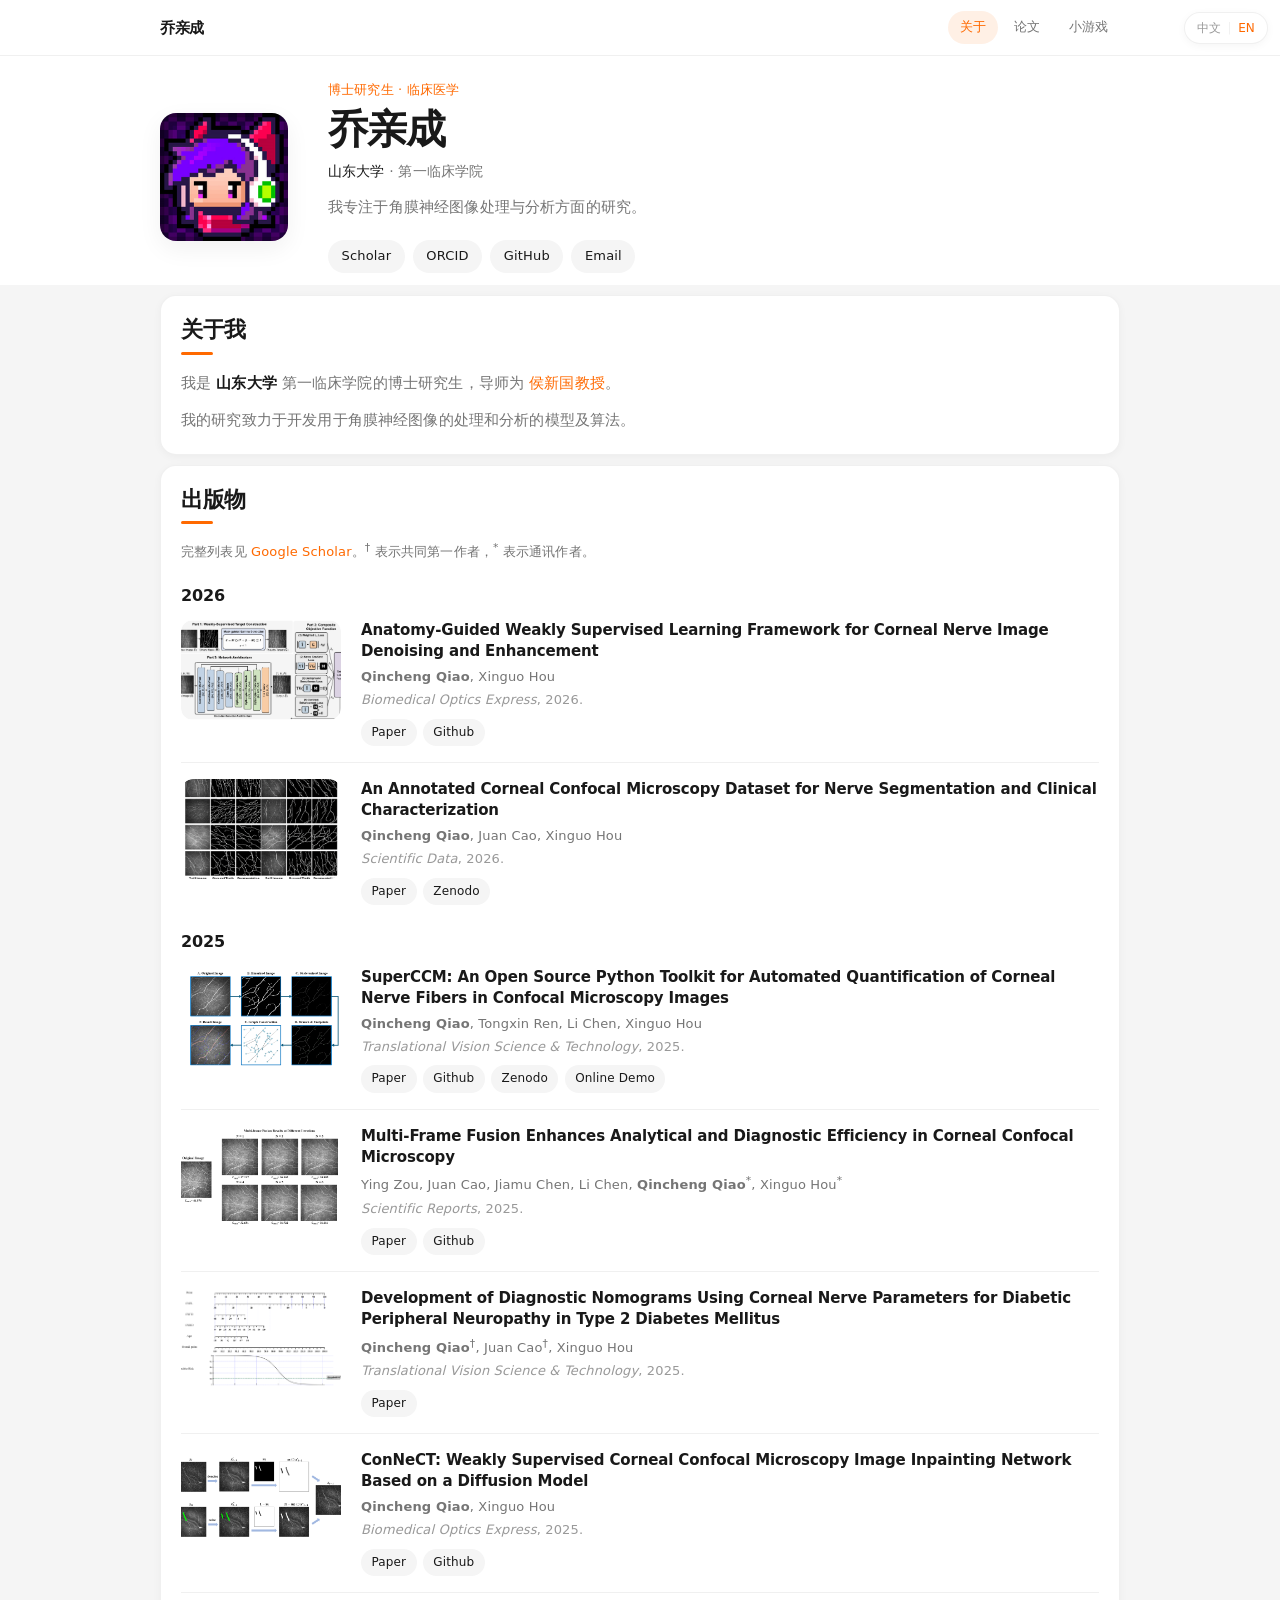
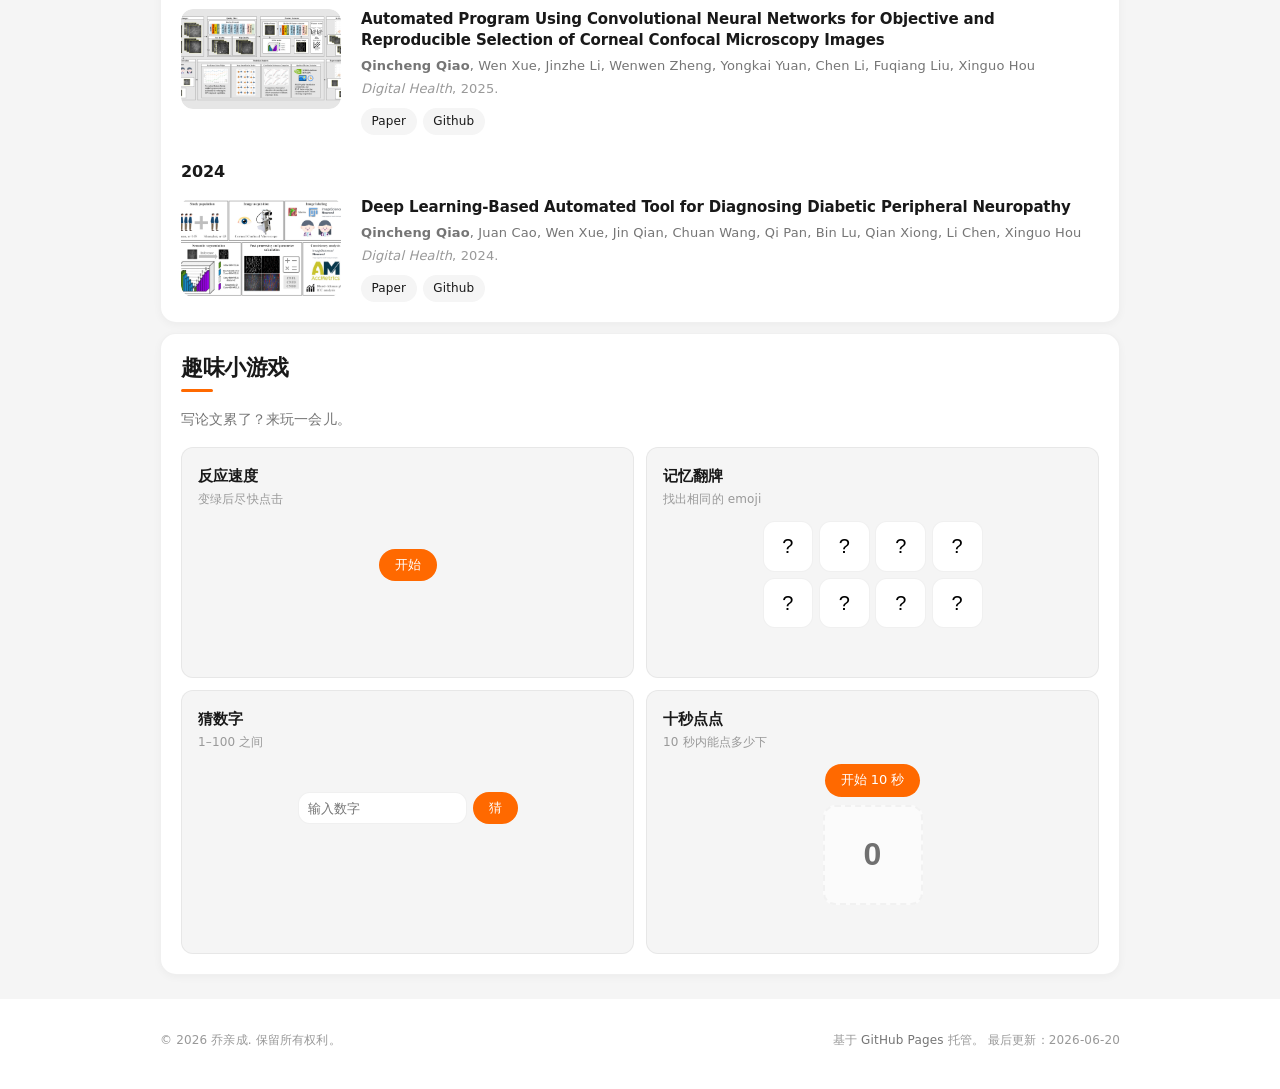
==== index.html @ abd721cc "20260620.1" ====
<!DOCTYPE html>
<html lang="zh-CN">
<head>
  <meta charset="UTF-8">
  <meta name="viewport" content="width=device-width, initial-scale=1.0">
  <meta name="description" content="乔亲成 — 角膜共焦显微镜图像处理与分析">
  <title>乔亲成 | 学术主页</title>
  <link rel="alternate" hreflang="en" href="en/">
  <link rel="stylesheet" href="assets/css/main.css">
</head>
<body>
  <a class="skip-link" href="#main">跳至正文</a>

  <div class="lang-switch-bar">
    <div class="lang-switch" aria-label="语言切换">
      <span class="lang-switch-current" aria-current="true">中文</span>
      <span class="lang-switch-sep" aria-hidden="true">|</span>
      <a class="lang-switch-link" href="en/" hreflang="en" rel="alternate">EN</a>
    </div>
  </div>
  <header class="site-header">
    <div class="container header-inner">
      <a class="logo" href="#">乔亲成</a>
      <button class="nav-toggle" aria-label="打开菜单" aria-expanded="false">
        <span></span>
        <span></span>
        <span></span>
      </button>
      <nav class="site-nav" aria-label="主导航">
        <ul>
          <li><a href="#about">关于</a></li>
          <li><a href="#publications">论文</a></li>
          <li><a href="#games">小游戏</a></li>
        </ul>
      </nav>
    </div>
  </header>

  <main id="main">
    <section class="hero">
      <div class="container hero-grid">
        <figure class="hero-photo">
          <img src="assets/images/profile.png" alt="乔亲成 个人照片" width="320" height="320">
        </figure>
        <div class="hero-content">
          <p class="hero-label">博士研究生 · 临床医学</p>
          <h1>乔亲成</h1>
          <p class="hero-affiliation">
            <a href="https://www.sdu.edu.cn/" target="_blank" rel="noopener">山东大学</a> · 第一临床学院
          </p>
          <p class="hero-bio">我专注于角膜神经图像处理与分析方面的研究。</p>
          <ul class="social-links" aria-label="学术社交链接">
            <li><a href="https://scholar.google.com/citations?user=WOAhGTUAAAAJ" target="_blank" rel="noopener" aria-label="Google Scholar">Scholar</a></li>
            <li><a href="https://orcid.org/0009-0009-7900-2984" target="_blank" rel="noopener" aria-label="ORCID">ORCID</a></li>
            <li><a href="https://github.com/SummerColdWind" target="_blank" rel="noopener" aria-label="GitHub">GitHub</a></li>
            <li><a href="mailto:jugking6688@gmail.com" aria-label="Email">Email</a></li>
          </ul>
        </div>
      </div>
    </section>

    <section id="about" class="section">
      <div class="container">
        <h2 class="section-title">关于我</h2>
        <div class="prose">
          <p>我是 <strong>山东大学</strong> 第一临床学院的博士研究生，导师为 <a href="https://www.qiluhospital.com/show-355-1262-1.html">侯新国教授</a>。</p>
          <p>我的研究致力于开发用于角膜神经图像的处理和分析的模型及算法。</p>
        </div>
      </div>
    </section>

    <section id="publications" class="section section-alt">
      <div class="container">
        <h2 class="section-title">出版物</h2>
        <p class="section-note">
          完整列表见 <a href="https://scholar.google.com/citations?user=WOAhGTUAAAAJ" target="_blank" rel="noopener">Google Scholar</a>。<sup>†</sup> 表示共同第一作者，<sup>*</sup> 表示通讯作者。
        </p>

        <h3 class="pub-year">2026</h3>
        <ol class="pub-list">
          <li class="pub-item pub-item--has-figure">
            <figure class="pub-figure">
              <a href="https://doi.org/10.1364/BOE.597323" target="_blank" rel="noopener"><img src="assets/images/pubs/2026.2.jpg" alt="Teaser figure for NerveBoost" loading="lazy" width="240" height="135"></a>
            </figure>
            <div class="pub-body">
            <p class="pub-title">
              <strong>Anatomy-Guided Weakly Supervised Learning Framework for Corneal Nerve Image Denoising and Enhancement</strong>
            </p>
            <p class="pub-authors">
              <strong>Qincheng Qiao</strong>, Xinguo Hou
            </p>
            <p class="pub-venue">
              <em>Biomedical Optics Express</em>, 2026.
            </p>
            <p class="pub-links">
              <a href="https://doi.org/10.1364/BOE.597323" target="_blank" rel="noopener">Paper</a>
              <a href="https://github.com/SummerColdWind/NerveBoost" target="_blank" rel="noopener">Github</a>
            </p>
            </div>
          </li>
          <li class="pub-item pub-item--has-figure">
            <figure class="pub-figure">
              <a href="https://doi.org/10.1038/s41597-026-07418-6" target="_blank" rel="noopener"><img src="assets/images/pubs/2026.1.PNG" alt="Teaser figure for CCM dataset paper" loading="lazy" width="240" height="135"></a>
            </figure>
            <div class="pub-body">
            <p class="pub-title">
              <strong>An Annotated Corneal Confocal Microscopy Dataset for Nerve Segmentation and Clinical Characterization</strong>
            </p>
            <p class="pub-authors">
              <strong>Qincheng Qiao</strong>, Juan Cao, Xinguo Hou
            </p>
            <p class="pub-venue">
              <em>Scientific Data</em>, 2026.
            </p>
            <p class="pub-links">
              <a href="https://doi.org/10.1038/s41597-026-07418-6" target="_blank" rel="noopener">Paper</a>
              <a href="https://zenodo.org/records/18779434" target="_blank" rel="noopener">Zenodo</a>
            </p>
            </div>
          </li>
        </ol>
        <h3 class="pub-year">2025</h3>
        <ol class="pub-list">
          <li class="pub-item pub-item--has-figure">
            <figure class="pub-figure">
              <a href="https://doi.org/10.1167/tvst.14.11.27" target="_blank" rel="noopener"><img src="assets/images/pubs/2025.5.png" alt="Teaser figure for SuperCCM" loading="lazy" width="240" height="135"></a>
            </figure>
            <div class="pub-body">
            <p class="pub-title">
              <strong>SuperCCM: An Open Source Python Toolkit for Automated Quantification of Corneal Nerve Fibers in Confocal Microscopy Images</strong>
            </p>
            <p class="pub-authors">
              <strong>Qincheng Qiao</strong>, Tongxin Ren, Li Chen, Xinguo Hou
            </p>
            <p class="pub-venue">
              <em>Translational Vision Science &amp; Technology</em>, 2025.
            </p>
            <p class="pub-links">
              <a href="https://doi.org/10.1167/tvst.14.11.27" target="_blank" rel="noopener">Paper</a>
              <a href="https://github.com/qlnfm/SuperCCM" target="_blank" rel="noopener">Github</a>
              <a href="https://zenodo.org/records/17051148" target="_blank" rel="noopener">Zenodo</a>
              <a href="https://aiccm.fun/" target="_blank" rel="noopener">Online Demo</a>
            </p>
            </div>
          </li>
          <li class="pub-item pub-item--has-figure">
            <figure class="pub-figure">
              <a href="https://doi.org/10.1038/s41598-025-25458-7" target="_blank" rel="noopener"><img src="assets/images/pubs/2025.4.png" alt="Teaser figure for multi-frame fusion paper" loading="lazy" width="240" height="135"></a>
            </figure>
            <div class="pub-body">
            <p class="pub-title">
              <strong>Multi-Frame Fusion Enhances Analytical and Diagnostic Efficiency in Corneal Confocal Microscopy</strong>
            </p>
            <p class="pub-authors">
              Ying Zou, Juan Cao, Jiamu Chen, Li Chen, <strong>Qincheng Qiao</strong><sup>*</sup>, Xinguo Hou<sup>*</sup>
            </p>
            <p class="pub-venue">
              <em>Scientific Reports</em>, 2025.
            </p>
            <p class="pub-links">
              <a href="https://doi.org/10.1038/s41598-025-25458-7" target="_blank" rel="noopener">Paper</a>
              <a href="https://github.com/SummerColdWind/AiCCMerger" target="_blank" rel="noopener">Github</a>
            </p>
            </div>
          </li>
          <li class="pub-item pub-item--has-figure">
            <figure class="pub-figure">
              <a href="https://doi.org/10.1167/tvst.14.9.29" target="_blank" rel="noopener"><img src="assets/images/pubs/2025.3.png" alt="Teaser figure for DPN nomogram paper" loading="lazy" width="240" height="135"></a>
            </figure>
            <div class="pub-body">
            <p class="pub-title">
              <strong>Development of Diagnostic Nomograms Using Corneal Nerve Parameters for Diabetic Peripheral Neuropathy in Type 2 Diabetes Mellitus</strong>
            </p>
            <p class="pub-authors">
              <strong>Qincheng Qiao</strong><sup>†</sup>, Juan Cao<sup>†</sup>, Xinguo Hou
            </p>
            <p class="pub-venue">
              <em>Translational Vision Science &amp; Technology</em>, 2025.
            </p>
            <p class="pub-links">
              <a href="https://doi.org/10.1167/tvst.14.9.29" target="_blank" rel="noopener">Paper</a>
            </p>
            </div>
          </li>
          <li class="pub-item pub-item--has-figure">
            <figure class="pub-figure">
              <a href="https://doi.org/10.1364/BOE.562924" target="_blank" rel="noopener"><img src="assets/images/pubs/2025.2.png" alt="Teaser figure for ConNeCT" loading="lazy" width="240" height="135"></a>
            </figure>
            <div class="pub-body">
            <p class="pub-title">
              <strong>ConNeCT: Weakly Supervised Corneal Confocal Microscopy Image Inpainting Network Based on a Diffusion Model</strong>
            </p>
            <p class="pub-authors">
              <strong>Qincheng Qiao</strong>, Xinguo Hou
            </p>
            <p class="pub-venue">
              <em>Biomedical Optics Express</em>, 2025.
            </p>
            <p class="pub-links">
              <a href="https://doi.org/10.1364/BOE.562924" target="_blank" rel="noopener">Paper</a>
              <a href="https://github.com/SummerColdWind/ConNeCT" target="_blank" rel="noopener">Github</a>
            </p>
            </div>
          </li>
          <li class="pub-item pub-item--has-figure">
            <figure class="pub-figure">
              <a href="https://doi.org/10.1177/20552076251326223" target="_blank" rel="noopener"><img src="assets/images/pubs/2025.1.jpg" alt="Teaser figure for CCM image selection paper" loading="lazy" width="240" height="135"></a>
            </figure>
            <div class="pub-body">
            <p class="pub-title">
              <strong>Automated Program Using Convolutional Neural Networks for Objective and Reproducible Selection of Corneal Confocal Microscopy Images</strong>
            </p>
            <p class="pub-authors">
              <strong>Qincheng Qiao</strong>, Wen Xue, Jinzhe Li, Wenwen Zheng, Yongkai Yuan, Chen Li, Fuqiang Liu, Xinguo Hou
            </p>
            <p class="pub-venue">
              <em>Digital Health</em>, 2025.
            </p>
            <p class="pub-links">
              <a href="https://doi.org/10.1177/20552076251326223" target="_blank" rel="noopener">Paper</a>
              <a href="https://github.com/SummerColdWind/AiCCMainstay" target="_blank" rel="noopener">Github</a>
            </p>
            </div>
          </li>
        </ol>
        <h3 class="pub-year">2024</h3>
        <ol class="pub-list">
          <li class="pub-item pub-item--has-figure">
            <figure class="pub-figure">
              <a href="https://doi.org/10.1177/20552076241307573" target="_blank" rel="noopener"><img src="assets/images/pubs/2024.1.jpg" alt="Teaser figure for DPN diagnostic tool paper" loading="lazy" width="240" height="135"></a>
            </figure>
            <div class="pub-body">
            <p class="pub-title">
              <strong>Deep Learning-Based Automated Tool for Diagnosing Diabetic Peripheral Neuropathy</strong>
            </p>
            <p class="pub-authors">
              <strong>Qincheng Qiao</strong>, Juan Cao, Wen Xue, Jin Qian, Chuan Wang, Qi Pan, Bin Lu, Qian Xiong, Li Chen, Xinguo Hou
            </p>
            <p class="pub-venue">
              <em>Digital Health</em>, 2024.
            </p>
            <p class="pub-links">
              <a href="https://doi.org/10.1177/20552076241307573" target="_blank" rel="noopener">Paper</a>
              <a href="https://github.com/SummerColdWind/AiCCMetrics" target="_blank" rel="noopener">Github</a>
            </p>
            </div>
          </li>
        </ol>
      </div>
    </section>

    <section id="games" class="section">
      <div class="container">
        <h2 class="section-title">趣味小游戏</h2>
        <p class="games-intro">写论文累了？来玩一会儿。</p>
        <div class="games-grid">
          <article class="game-card">
            <h3>反应速度</h3>
          <p class="game-desc">变绿后尽快点击</p>
          <div class="game-panel" data-game="reaction"></div>
          </article>
          <article class="game-card">
            <h3>记忆翻牌</h3>
          <p class="game-desc">找出相同的 emoji</p>
          <div class="game-panel" data-game="memory"></div>
          </article>
          <article class="game-card">
            <h3>猜数字</h3>
          <p class="game-desc">1–100 之间</p>
          <div class="game-panel" data-game="guess"></div>
          </article>
          <article class="game-card">
            <h3>十秒点点</h3>
          <p class="game-desc">10 秒内能点多少下</p>
          <div class="game-panel" data-game="clicks"></div>
          </article>
        </div>
      </div>
    </section>
  </main>

  <footer class="site-footer">
    <div class="container footer-inner">
      <p>&copy; <span id="year"></span> 乔亲成. 保留所有权利。</p>
      <p class="footer-note">
        基于 <a href="https://pages.github.com/" target="_blank" rel="noopener">GitHub Pages</a> 托管。
        最后更新：<time datetime="2026-06-20">2026-06-20</time>
      </p>
    </div>
  </footer>

  <script src="assets/js/main.js"></script>
  <script src="assets/js/games.js"></script>
</body>
</html>
---- assets/css/main.css ----
/* ==========================================================================
   Academic Homepage — Xiaomi-inspired modern style
   ========================================================================== */

:root {
  --mi-orange: #ff6900;
  --mi-orange-hover: #e65f00;
  --mi-orange-soft: rgba(255, 105, 0, 0.1);
  --color-bg: #ffffff;
  --color-bg-alt: #f5f5f5;
  --color-surface: #ffffff;
  --color-text: #191919;
  --color-text-secondary: #757575;
  --color-text-muted: #999999;
  --color-link: #191919;
  --color-border: rgba(0, 0, 0, 0.06);
  --font-sans: "PingFang SC", "MiSans", "Helvetica Neue", "Microsoft YaHei",
    system-ui, sans-serif;
  --shadow-sm: 0 2px 8px rgba(0, 0, 0, 0.04);
  --shadow-md: 0 8px 24px rgba(0, 0, 0, 0.06);
  --shadow-lg: 0 12px 40px rgba(0, 0, 0, 0.08);
  --radius: 12px;
  --radius-lg: 16px;
  --radius-pill: 999px;
  --max-width: 960px;
  --header-height: 56px;
  --section-y: 0.75rem;
}

*, *::before, *::after {
  box-sizing: border-box;
}

html {
  scroll-behavior: smooth;
  scroll-padding-top: calc(var(--header-height) + 1rem);
}

body {
  margin: 0;
  font-family: var(--font-sans);
  font-size: 15px;
  line-height: 1.6;
  letter-spacing: 0.01em;
  color: var(--color-text);
  background: var(--color-bg-alt);
  -webkit-font-smoothing: antialiased;
}

img {
  max-width: 100%;
  height: auto;
  display: block;
}

a {
  color: inherit;
  text-decoration: none;
  transition: color 0.2s ease;
}

.container {
  width: min(100% - 2rem, var(--max-width));
  margin-inline: auto;
}

/* Skip link */
.skip-link {
  position: absolute;
  top: -100%;
  left: 1rem;
  z-index: 200;
  padding: 0.5rem 1rem;
  background: var(--mi-orange);
  color: #fff;
  border-radius: var(--radius-pill);
  font-size: 13px;
}

.skip-link:focus {
  top: 0.75rem;
}

/* Language switch */
.lang-switch-bar {
  position: fixed;
  top: 0.75rem;
  right: 0.75rem;
  z-index: 110;
  padding: 0.35rem 0.75rem;
  background: var(--color-surface);
  border-radius: var(--radius-pill);
  box-shadow: var(--shadow-sm);
  border: 1px solid var(--color-border);
}

.lang-switch {
  display: flex;
  align-items: center;
  gap: 0.4rem;
  font-size: 12px;
  font-weight: 500;
}

.lang-switch-current {
  color: var(--color-text-muted);
}

.lang-switch-sep {
  color: var(--color-border);
  user-select: none;
}

.lang-switch-link {
  color: var(--mi-orange);
}

.lang-switch-link:hover {
  color: var(--mi-orange-hover);
}

/* Header */
.site-header {
  position: sticky;
  top: 0;
  z-index: 100;
  height: var(--header-height);
  background: rgba(255, 255, 255, 0.92);
  backdrop-filter: blur(12px);
  -webkit-backdrop-filter: blur(12px);
  border-bottom: 1px solid var(--color-border);
}

.header-inner {
  display: flex;
  align-items: center;
  justify-content: space-between;
  height: 100%;
}

.logo {
  font-size: 15px;
  font-weight: 600;
  letter-spacing: -0.02em;
  color: var(--color-text);
}

.logo:hover {
  color: var(--mi-orange);
}

.site-nav ul {
  display: flex;
  gap: 0.25rem;
  margin: 0;
  padding: 0;
  list-style: none;
}

.site-nav a {
  display: block;
  padding: 0.4rem 0.75rem;
  font-size: 13px;
  font-weight: 500;
  color: var(--color-text-secondary);
  border-radius: var(--radius-pill);
  transition: color 0.2s ease, background 0.2s ease;
}

.site-nav a:hover {
  color: var(--color-text);
  background: var(--color-bg-alt);
}

.site-nav a.is-active {
  color: var(--mi-orange);
  background: var(--mi-orange-soft);
}

.nav-toggle {
  display: none;
  flex-direction: column;
  justify-content: center;
  gap: 5px;
  width: 36px;
  height: 36px;
  padding: 0;
  background: var(--color-bg-alt);
  border: none;
  border-radius: 50%;
  cursor: pointer;
}

.nav-toggle span {
  display: block;
  width: 16px;
  height: 2px;
  margin-inline: auto;
  background: var(--color-text);
  border-radius: 1px;
  transition: transform 0.2s ease, opacity 0.2s ease;
}

.nav-toggle[aria-expanded="true"] span:nth-child(1) {
  transform: translateY(7px) rotate(45deg);
}

.nav-toggle[aria-expanded="true"] span:nth-child(2) {
  opacity: 0;
}

.nav-toggle[aria-expanded="true"] span:nth-child(3) {
  transform: translateY(-7px) rotate(-45deg);
}

/* Hero */
.hero {
  padding: 1.25rem 0 0.5rem;
  background: var(--color-bg);
}

.hero-grid {
  display: flex;
  flex-direction: column;
  align-items: center;
  gap: 1.5rem;
  text-align: center;
}

.hero-photo {
  margin: 0;
}

.hero-photo img {
  width: 112px;
  height: 112px;
  object-fit: cover;
  border-radius: var(--radius-lg);
  box-shadow: var(--shadow-md);
}

.hero-label {
  margin: 0 0 0.35rem;
  font-size: 13px;
  font-weight: 500;
  color: var(--mi-orange);
}

.hero h1 {
  margin: 0 0 0.5rem;
  font-size: clamp(1.75rem, 5vw, 2.5rem);
  font-weight: 700;
  letter-spacing: -0.03em;
  line-height: 1.15;
  color: var(--color-text);
}

.hero-affiliation {
  margin: 0 0 0.75rem;
  font-size: 14px;
  color: var(--color-text-secondary);
}

.hero-affiliation a {
  color: var(--color-text);
  border-bottom: 1px solid transparent;
  transition: color 0.2s ease, border-color 0.2s ease;
}

.hero-affiliation a:hover {
  color: var(--mi-orange);
  border-bottom-color: var(--mi-orange);
}

.hero-bio {
  margin: 0 auto 1.25rem;
  max-width: 28em;
  font-size: 15px;
  line-height: 1.65;
  color: var(--color-text-secondary);
}

.social-links {
  display: flex;
  flex-wrap: wrap;
  justify-content: center;
  gap: 0.5rem;
  margin: 0;
  padding: 0;
  list-style: none;
}

.social-links li {
  display: inline;
}

.social-links li::after {
  content: none;
}

.social-links a {
  display: inline-block;
  padding: 0.4rem 0.85rem;
  font-size: 13px;
  font-weight: 500;
  color: var(--color-text);
  background: var(--color-bg-alt);
  border-radius: var(--radius-pill);
  transition: color 0.2s ease, background 0.2s ease, transform 0.2s ease;
}

.social-links a:hover {
  color: var(--mi-orange);
  background: var(--mi-orange-soft);
  transform: translateY(-1px);
}

@media (min-width: 640px) {
  .hero {
    padding: 1.5rem 0 0.75rem;
  }

  .hero-grid {
    flex-direction: row;
    align-items: center;
    text-align: left;
    gap: 2.5rem;
  }

  .hero-photo img {
    width: 128px;
    height: 128px;
  }

  .hero-content {
    flex: 1;
    min-width: 0;
  }

  .hero-bio {
    margin-inline: 0;
  }

  .social-links {
    justify-content: flex-start;
  }
}

/* Main layout — tight vertical rhythm */
main {
  display: flex;
  flex-direction: column;
  gap: 0.625rem;
  padding-bottom: 1.5rem;
}

/* Sections */
.section {
  padding: 0;
}

.section-alt {
  background: var(--color-bg-alt);
}

.section .container,
.section-alt .container {
  background: var(--color-surface);
  border-radius: var(--radius-lg);
  padding: 1.25rem 1.25rem;
  box-shadow: var(--shadow-sm);
  border: 1px solid var(--color-border);
}

.section-alt .container {
  background: var(--color-surface);
}

.section-title {
  margin: 0 0 1rem;
  font-size: 1.375rem;
  font-weight: 700;
  letter-spacing: -0.02em;
  line-height: 1.25;
  color: var(--color-text);
}

.section-title::after {
  content: "";
  display: block;
  width: 32px;
  height: 3px;
  margin-top: 0.5rem;
  background: var(--mi-orange);
  border-radius: 2px;
}

.section-note {
  margin: 0 0 1.25rem;
  font-size: 13px;
  line-height: 1.55;
  color: var(--color-text-secondary);
}

.section-note a {
  color: var(--mi-orange);
  font-weight: 500;
}

.section-note a:hover {
  color: var(--mi-orange-hover);
  text-decoration: underline;
}

.prose {
  font-size: 15px;
  line-height: 1.7;
  color: var(--color-text-secondary);
}

.prose p {
  margin: 0 0 0.75rem;
}

.prose p:last-child {
  margin-bottom: 0;
}

.prose a {
  color: var(--mi-orange);
  font-weight: 500;
}

.prose a:hover {
  color: var(--mi-orange-hover);
  text-decoration: underline;
}

.prose strong {
  color: var(--color-text);
  font-weight: 600;
}

/* Info cards */
.info-cards {
  display: grid;
  gap: 0.75rem;
  margin: 1.25rem 0 0;
  padding: 0;
  list-style: none;
}

@media (min-width: 640px) {
  .info-cards {
    grid-template-columns: repeat(3, 1fr);
  }
}

.info-cards li {
  padding: 1rem;
  background: var(--color-bg-alt);
  border-radius: var(--radius);
}

.info-label {
  font-size: 11px;
  font-weight: 600;
  letter-spacing: 0.04em;
  text-transform: uppercase;
  color: var(--color-text-muted);
}

.info-cards a {
  color: var(--mi-orange);
  font-size: 14px;
}

/* Research */
.research-grid {
  display: grid;
  gap: 0.75rem;
}

@media (min-width: 640px) {
  .research-grid {
    grid-template-columns: repeat(3, 1fr);
  }
}

.research-card {
  padding: 1.25rem;
  background: var(--color-bg-alt);
  border-radius: var(--radius);
  transition: transform 0.2s ease, box-shadow 0.2s ease;
}

.research-card:hover {
  transform: translateY(-2px);
  box-shadow: var(--shadow-sm);
}

.research-card h3 {
  margin: 0 0 0.35rem;
  font-size: 15px;
  font-weight: 600;
  color: var(--color-text);
}

.research-card p {
  margin: 0;
  font-size: 13px;
  line-height: 1.55;
  color: var(--color-text-secondary);
}

/* Publications */
.pub-year {
  margin: 1.5rem 0 0.75rem;
  padding: 0;
  font-size: 1rem;
  font-weight: 700;
  letter-spacing: -0.01em;
  color: var(--color-text);
  background: none;
}

.pub-year:first-of-type {
  margin-top: 0;
}

.pub-list {
  margin: 0;
  padding: 0;
  list-style: none;
}

.pub-item {
  padding: 1rem 0;
  border-bottom: 1px solid var(--color-border);
}

.pub-item:last-child {
  border-bottom: none;
  padding-bottom: 0;
}

.pub-item:first-child {
  padding-top: 0;
}

.pub-item::before {
  content: none;
}

.pub-item--has-figure {
  display: grid;
  grid-template-columns: minmax(96px, 160px) 1fr;
  column-gap: 1.25rem;
  align-items: start;
}

.pub-figure {
  margin: 0;
}

.pub-body {
  min-width: 0;
}

.pub-figure img {
  width: 100%;
  height: auto;
  aspect-ratio: 16 / 10;
  object-fit: cover;
  border-radius: var(--radius);
  background: var(--color-bg-alt);
  transition: transform 0.25s ease, box-shadow 0.25s ease;
}

.pub-figure a {
  display: block;
  overflow: hidden;
  border-radius: var(--radius);
}

.pub-figure a:hover img {
  transform: scale(1.03);
  box-shadow: var(--shadow-md);
}

@media (max-width: 540px) {
  .pub-item--has-figure {
    grid-template-columns: 1fr;
    row-gap: 0.75rem;
  }

  .pub-figure {
    max-width: 200px;
  }
}

.pub-title {
  margin: 0 0 0.3rem;
  font-size: 15px;
  font-weight: 600;
  letter-spacing: -0.01em;
  line-height: 1.4;
  color: var(--color-text);
}

.pub-authors {
  margin: 0 0 0.15rem;
  font-size: 13px;
  color: var(--color-text-secondary);
}

.pub-venue {
  margin: 0 0 0.5rem;
  font-size: 13px;
  color: var(--color-text-muted);
}

.pub-links {
  margin: 0;
  display: flex;
  flex-wrap: wrap;
  gap: 0.4rem;
}

.pub-links a {
  display: inline-block;
  padding: 0.25rem 0.65rem;
  font-size: 12px;
  font-weight: 500;
  color: var(--color-text);
  background: var(--color-bg-alt);
  border-radius: var(--radius-pill);
  transition: color 0.2s ease, background 0.2s ease;
}

.pub-links a::after {
  content: none;
}

.pub-links a:hover {
  color: #fff;
  background: var(--mi-orange);
  text-decoration: none;
}

/* Projects */
.project-grid {
  display: grid;
  gap: 0.75rem;
}

@media (min-width: 640px) {
  .project-grid {
    grid-template-columns: repeat(2, 1fr);
  }
}

.project-card {
  padding: 1.25rem;
  background: var(--color-bg-alt);
  border-radius: var(--radius);
  transition: transform 0.2s ease, box-shadow 0.2s ease;
}

.project-card:hover {
  transform: translateY(-2px);
  box-shadow: var(--shadow-sm);
}

.project-card h3 {
  margin: 0 0 0.35rem;
  font-size: 15px;
  font-weight: 600;
}

.project-card h3 a {
  color: var(--color-text);
}

.project-card h3 a:hover {
  color: var(--mi-orange);
}

.project-card p {
  margin: 0;
  font-size: 13px;
  color: var(--color-text-secondary);
}

.project-tags {
  display: flex;
  flex-wrap: wrap;
  gap: 0.35rem;
  margin-top: 0.65rem !important;
}

.project-tags span {
  padding: 0.2rem 0.55rem;
  font-size: 11px;
  font-weight: 500;
  color: var(--mi-orange);
  background: var(--mi-orange-soft);
  border-radius: var(--radius-pill);
}

.project-tags span::after {
  content: none;
}

/* Timeline */
.timeline {
  margin: 0;
  padding: 0;
  list-style: none;
}

.timeline li {
  display: grid;
  gap: 0.25rem 1rem;
  padding: 0.85rem 0;
  border-bottom: 1px solid var(--color-border);
}

@media (min-width: 480px) {
  .timeline li {
    grid-template-columns: 6rem 1fr;
  }
}

.timeline li:last-child {
  border-bottom: none;
}

.timeline-date {
  font-size: 13px;
  font-weight: 600;
  color: var(--mi-orange);
}

.timeline li div {
  font-size: 14px;
  color: var(--color-text-secondary);
}

.timeline li strong {
  color: var(--color-text);
  font-weight: 600;
}

/* Contact */
.contact-grid {
  display: grid;
  gap: 1.25rem;
}

@media (min-width: 640px) {
  .contact-grid {
    grid-template-columns: 1fr 1fr;
  }
}

.contact-grid > div:first-child p {
  font-size: 15px;
  color: var(--color-text-secondary);
}

.contact-list {
  margin: 1rem 0 0;
  padding: 0;
  list-style: none;
}

.contact-list li {
  margin-bottom: 0.65rem;
}

.contact-list span:first-child {
  font-size: 11px;
  font-weight: 600;
  letter-spacing: 0.04em;
  text-transform: uppercase;
  color: var(--color-text-muted);
}

.contact-list a {
  color: var(--mi-orange);
  font-size: 14px;
}

.contact-map {
  padding: 1.25rem;
  background: var(--color-bg-alt);
  border-radius: var(--radius);
}

.contact-map-label {
  margin: 0 0 0.25rem;
  font-size: 15px;
  font-weight: 600;
}

.contact-map p {
  margin: 0;
  font-size: 13px;
  color: var(--color-text-secondary);
}

/* Mini games */
.games-intro {
  margin: 0 0 1rem;
  font-size: 14px;
  color: var(--color-text-secondary);
}

.games-grid {
  display: grid;
  gap: 0.75rem;
}

@media (min-width: 640px) {
  .games-grid {
    grid-template-columns: repeat(2, 1fr);
  }
}

.game-card {
  padding: 1rem;
  background: var(--color-bg-alt);
  border-radius: var(--radius);
  border: 1px solid var(--color-border);
}

.game-card h3 {
  margin: 0 0 0.15rem;
  font-size: 15px;
  font-weight: 600;
  color: var(--color-text);
}

.game-desc {
  margin: 0 0 0.75rem;
  font-size: 12px;
  color: var(--color-text-muted);
}

.game-panel {
  min-height: 120px;
  display: flex;
  flex-direction: column;
  align-items: center;
  justify-content: center;
  gap: 0.5rem;
}

.game-btn {
  padding: 0.45rem 1rem;
  font-family: inherit;
  font-size: 13px;
  font-weight: 500;
  color: #fff;
  background: var(--mi-orange);
  border: none;
  border-radius: var(--radius-pill);
  cursor: pointer;
  transition: background 0.15s ease, transform 0.15s ease;
}

.game-btn:hover {
  background: var(--mi-orange-hover);
}

.game-btn:active {
  transform: scale(0.97);
}

.game-btn.is-waiting {
  background: #999;
  cursor: not-allowed;
}

.game-btn.is-ready {
  background: #2ecc71;
}

.game-btn.is-ready:hover {
  background: #27ae60;
}

.game-status {
  margin: 0;
  font-size: 13px;
  color: var(--color-text-secondary);
  text-align: center;
  min-height: 1.25em;
}

.game-score {
  margin: 0;
  font-size: 12px;
  font-weight: 600;
  color: var(--mi-orange);
}

.memory-board {
  display: grid;
  grid-template-columns: repeat(4, 1fr);
  gap: 0.35rem;
  width: 100%;
  max-width: 220px;
}

.memory-card {
  aspect-ratio: 1;
  padding: 0;
  font-size: 1.25rem;
  background: var(--color-surface);
  border: 1px solid var(--color-border);
  border-radius: var(--radius);
  cursor: pointer;
  transition: background 0.15s ease, transform 0.15s ease;
}

.memory-card:hover:not(:disabled) {
  border-color: var(--mi-orange);
}

.memory-card.is-flipped,
.memory-card.is-matched {
  background: var(--mi-orange-soft);
}

.memory-card:disabled {
  cursor: default;
  opacity: 0.85;
}

.guess-row {
  display: flex;
  gap: 0.35rem;
  width: 100%;
  max-width: 220px;
}

.guess-row input {
  flex: 1;
  min-width: 0;
  padding: 0.4rem 0.6rem;
  font-family: inherit;
  font-size: 13px;
  border: 1px solid var(--color-border);
  border-radius: var(--radius);
  outline: none;
}

.guess-row input:focus {
  border-color: var(--mi-orange);
}

.clicks-target {
  min-width: 100px;
  min-height: 100px;
  font-size: 2rem;
  font-weight: 700;
  color: var(--color-text);
  background: var(--color-surface);
  border: 2px dashed var(--color-border);
  border-radius: var(--radius);
  cursor: pointer;
  transition: border-color 0.15s ease, background 0.15s ease;
}

.clicks-target:hover:not(:disabled) {
  border-color: var(--mi-orange);
  background: var(--mi-orange-soft);
}

.clicks-target:disabled {
  cursor: not-allowed;
  opacity: 0.6;
}

/* Footer */
.site-footer {
  padding: 2rem 0 2.5rem;
  background: var(--color-bg);
  color: var(--color-text-muted);
  font-size: 12px;
  line-height: 1.5;
}

.footer-inner {
  display: flex;
  flex-wrap: wrap;
  justify-content: space-between;
  align-items: center;
  gap: 0.5rem;
}

.site-footer p {
  margin: 0;
}

.site-footer a {
  color: var(--color-text-secondary);
}

.site-footer a:hover {
  color: var(--mi-orange);
}

/* Responsive nav */
@media (max-width: 640px) {
  .nav-toggle {
    display: flex;
  }

  .site-nav {
    position: absolute;
    top: var(--header-height);
    left: 0;
    right: 0;
    display: none;
    background: var(--color-surface);
    border-bottom: 1px solid var(--color-border);
    box-shadow: var(--shadow-md);
  }

  .site-nav.is-open {
    display: block;
  }

  .site-nav ul {
    flex-direction: column;
    padding: 0.75rem 1rem 1rem;
  }

  .site-nav a {
    padding: 0.65rem 0.75rem;
  }

  .header-inner {
    position: relative;
  }

  .section .container,
  .section-alt .container {
    padding: 1.25rem 1rem;
  }

  .lang-switch-bar {
    top: 0.5rem;
    right: 0.5rem;
  }
}

@media (prefers-reduced-motion: reduce) {
  html {
    scroll-behavior: auto;
  }

  *, *::before, *::after {
    transition: none !important;
  }

  .research-card:hover,
  .project-card:hover,
  .pub-figure a:hover img,
  .social-links a:hover {
    transform: none;
  }
}
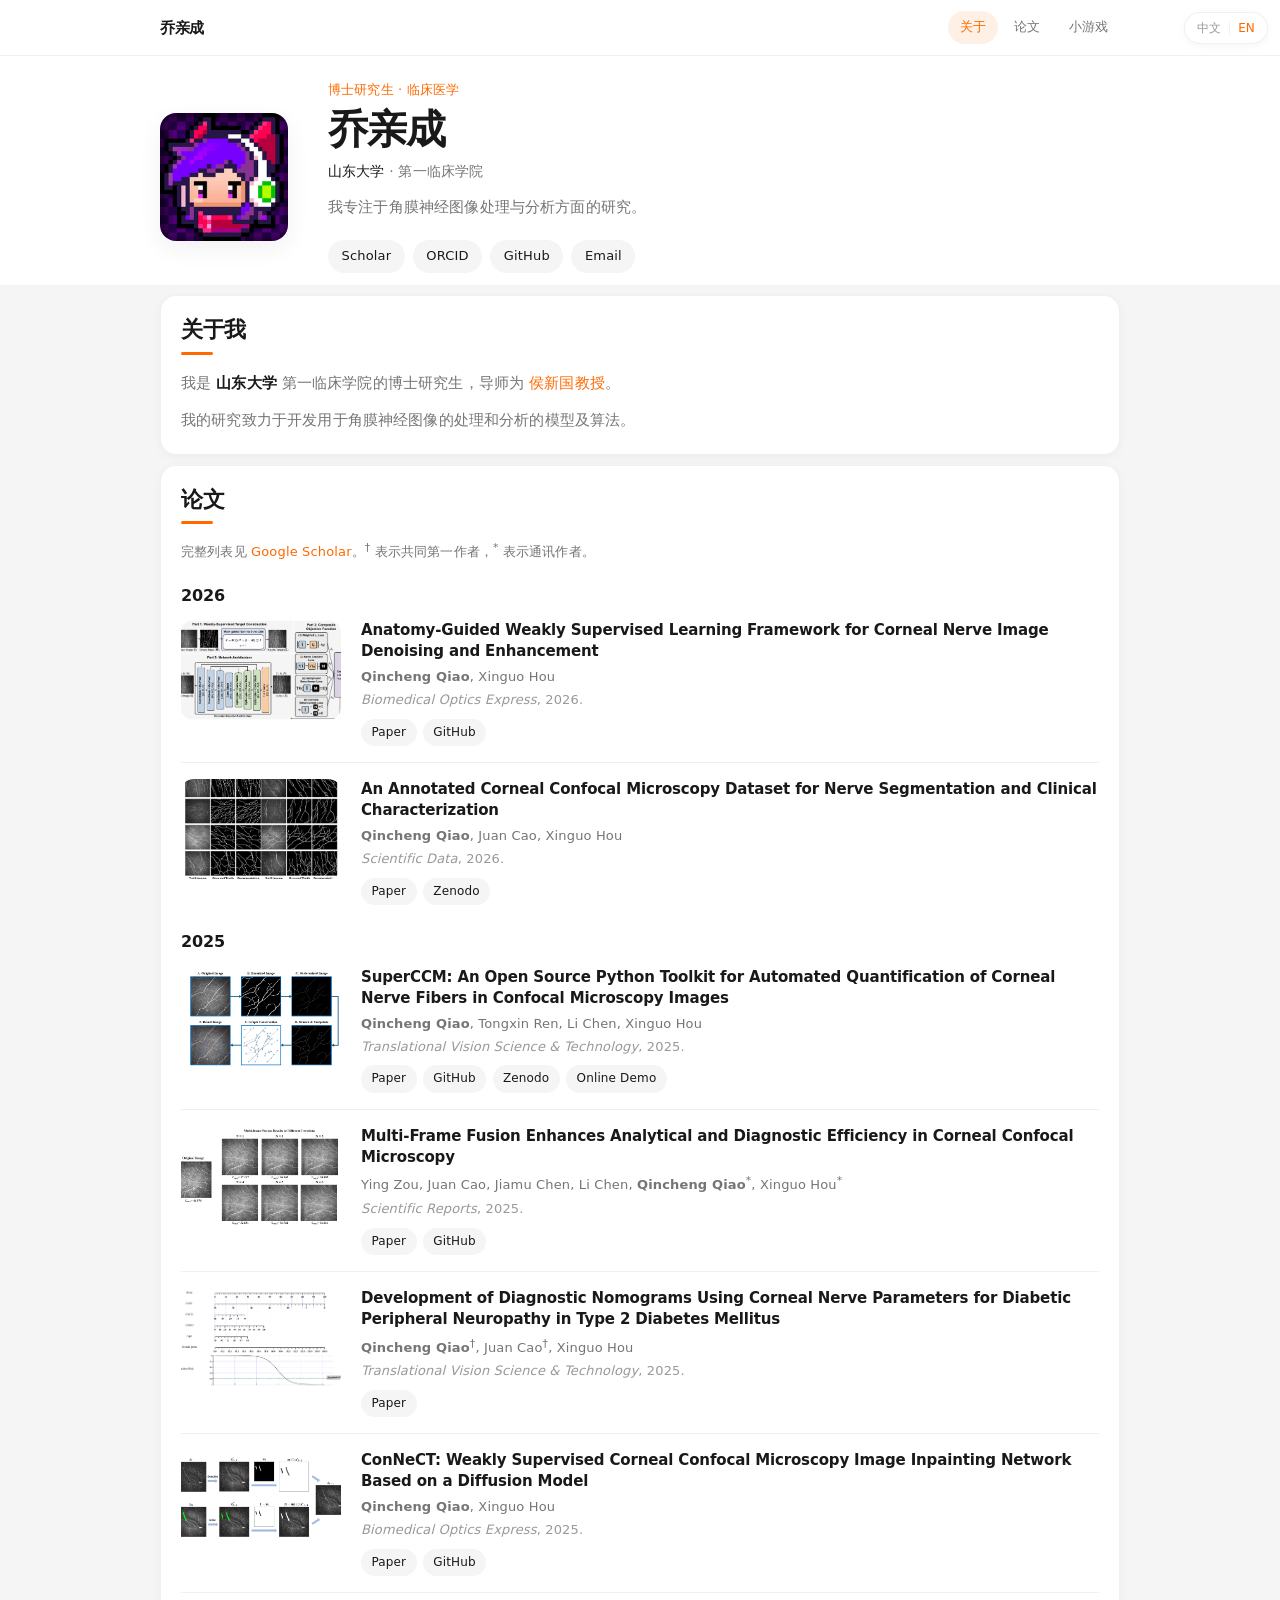
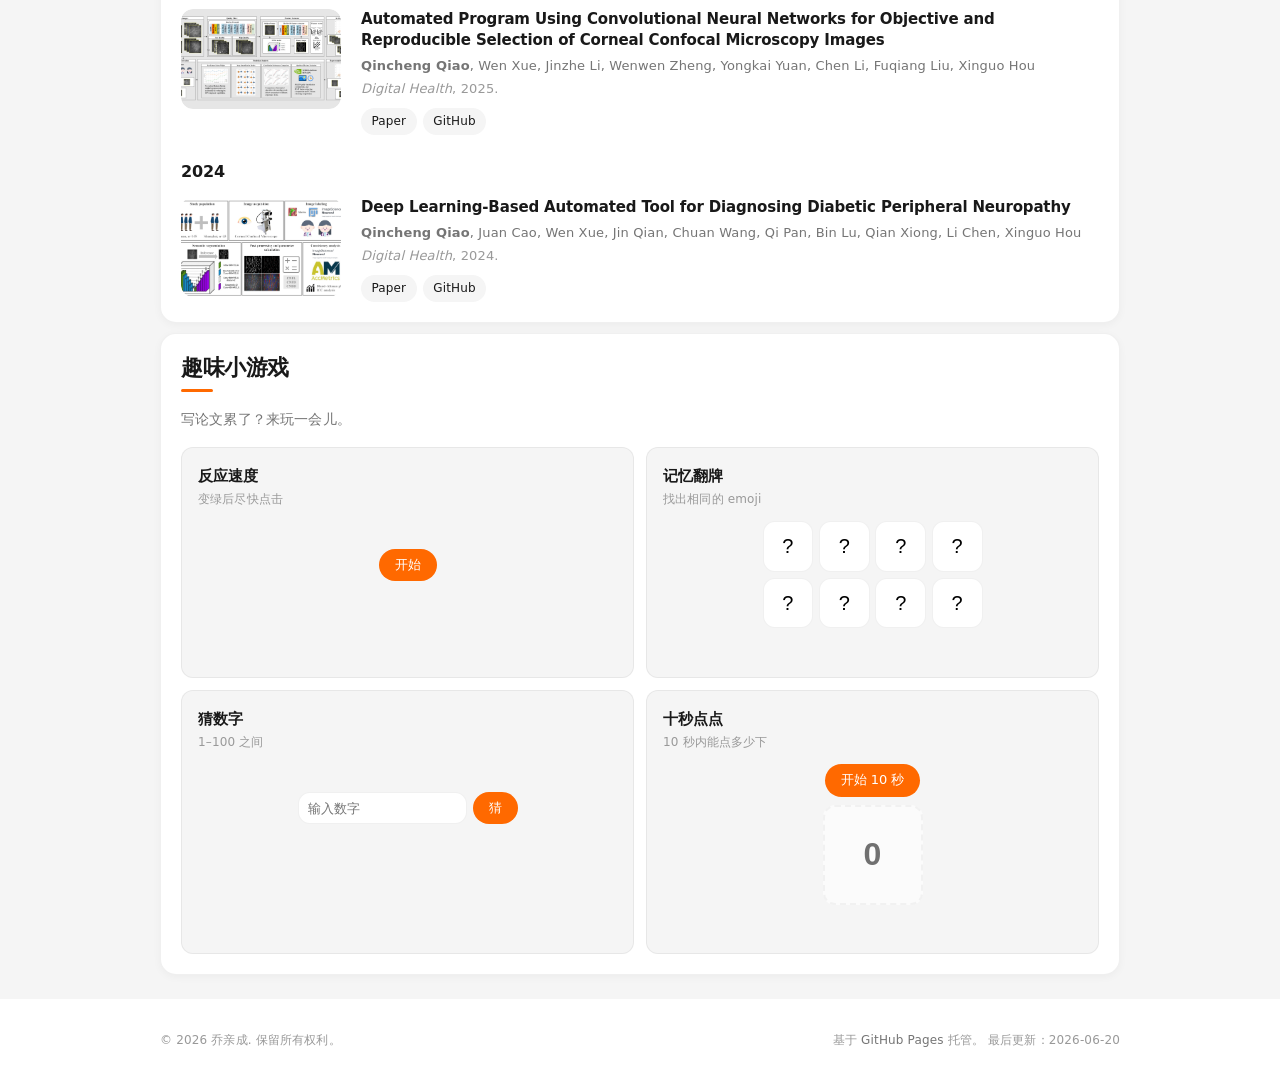
==== commit 4fd56fb8: "20260620.2" ====
--- a/index.html
+++ b/index.html
@@ -71,7 +71,7 @@
 
     <section id="publications" class="section section-alt">
       <div class="container">
-        <h2 class="section-title">出版物</h2>
+        <h2 class="section-title">论文</h2>
         <p class="section-note">
           完整列表见 <a href="https://scholar.google.com/citations?user=WOAhGTUAAAAJ" target="_blank" rel="noopener">Google Scholar</a>。<sup>†</sup> 表示共同第一作者，<sup>*</sup> 表示通讯作者。
         </p>
@@ -94,7 +94,7 @@
             </p>
             <p class="pub-links">
               <a href="https://doi.org/10.1364/BOE.597323" target="_blank" rel="noopener">Paper</a>
-              <a href="https://github.com/SummerColdWind/NerveBoost" target="_blank" rel="noopener">Github</a>
+              <a href="https://github.com/SummerColdWind/NerveBoost" target="_blank" rel="noopener">GitHub</a>
             </p>
             </div>
           </li>
@@ -137,7 +137,7 @@
             </p>
             <p class="pub-links">
               <a href="https://doi.org/10.1167/tvst.14.11.27" target="_blank" rel="noopener">Paper</a>
-              <a href="https://github.com/qlnfm/SuperCCM" target="_blank" rel="noopener">Github</a>
+              <a href="https://github.com/qlnfm/SuperCCM" target="_blank" rel="noopener">GitHub</a>
               <a href="https://zenodo.org/records/17051148" target="_blank" rel="noopener">Zenodo</a>
               <a href="https://aiccm.fun/" target="_blank" rel="noopener">Online Demo</a>
             </p>
@@ -159,7 +159,7 @@
             </p>
             <p class="pub-links">
               <a href="https://doi.org/10.1038/s41598-025-25458-7" target="_blank" rel="noopener">Paper</a>
-              <a href="https://github.com/SummerColdWind/AiCCMerger" target="_blank" rel="noopener">Github</a>
+              <a href="https://github.com/SummerColdWind/AiCCMerger" target="_blank" rel="noopener">GitHub</a>
             </p>
             </div>
           </li>
@@ -198,7 +198,7 @@
             </p>
             <p class="pub-links">
               <a href="https://doi.org/10.1364/BOE.562924" target="_blank" rel="noopener">Paper</a>
-              <a href="https://github.com/SummerColdWind/ConNeCT" target="_blank" rel="noopener">Github</a>
+              <a href="https://github.com/SummerColdWind/ConNeCT" target="_blank" rel="noopener">GitHub</a>
             </p>
             </div>
           </li>
@@ -218,7 +218,7 @@
             </p>
             <p class="pub-links">
               <a href="https://doi.org/10.1177/20552076251326223" target="_blank" rel="noopener">Paper</a>
-              <a href="https://github.com/SummerColdWind/AiCCMainstay" target="_blank" rel="noopener">Github</a>
+              <a href="https://github.com/SummerColdWind/AiCCMainstay" target="_blank" rel="noopener">GitHub</a>
             </p>
             </div>
           </li>
@@ -241,7 +241,7 @@
             </p>
             <p class="pub-links">
               <a href="https://doi.org/10.1177/20552076241307573" target="_blank" rel="noopener">Paper</a>
-              <a href="https://github.com/SummerColdWind/AiCCMetrics" target="_blank" rel="noopener">Github</a>
+              <a href="https://github.com/SummerColdWind/AiCCMetrics" target="_blank" rel="noopener">GitHub</a>
             </p>
             </div>
           </li>
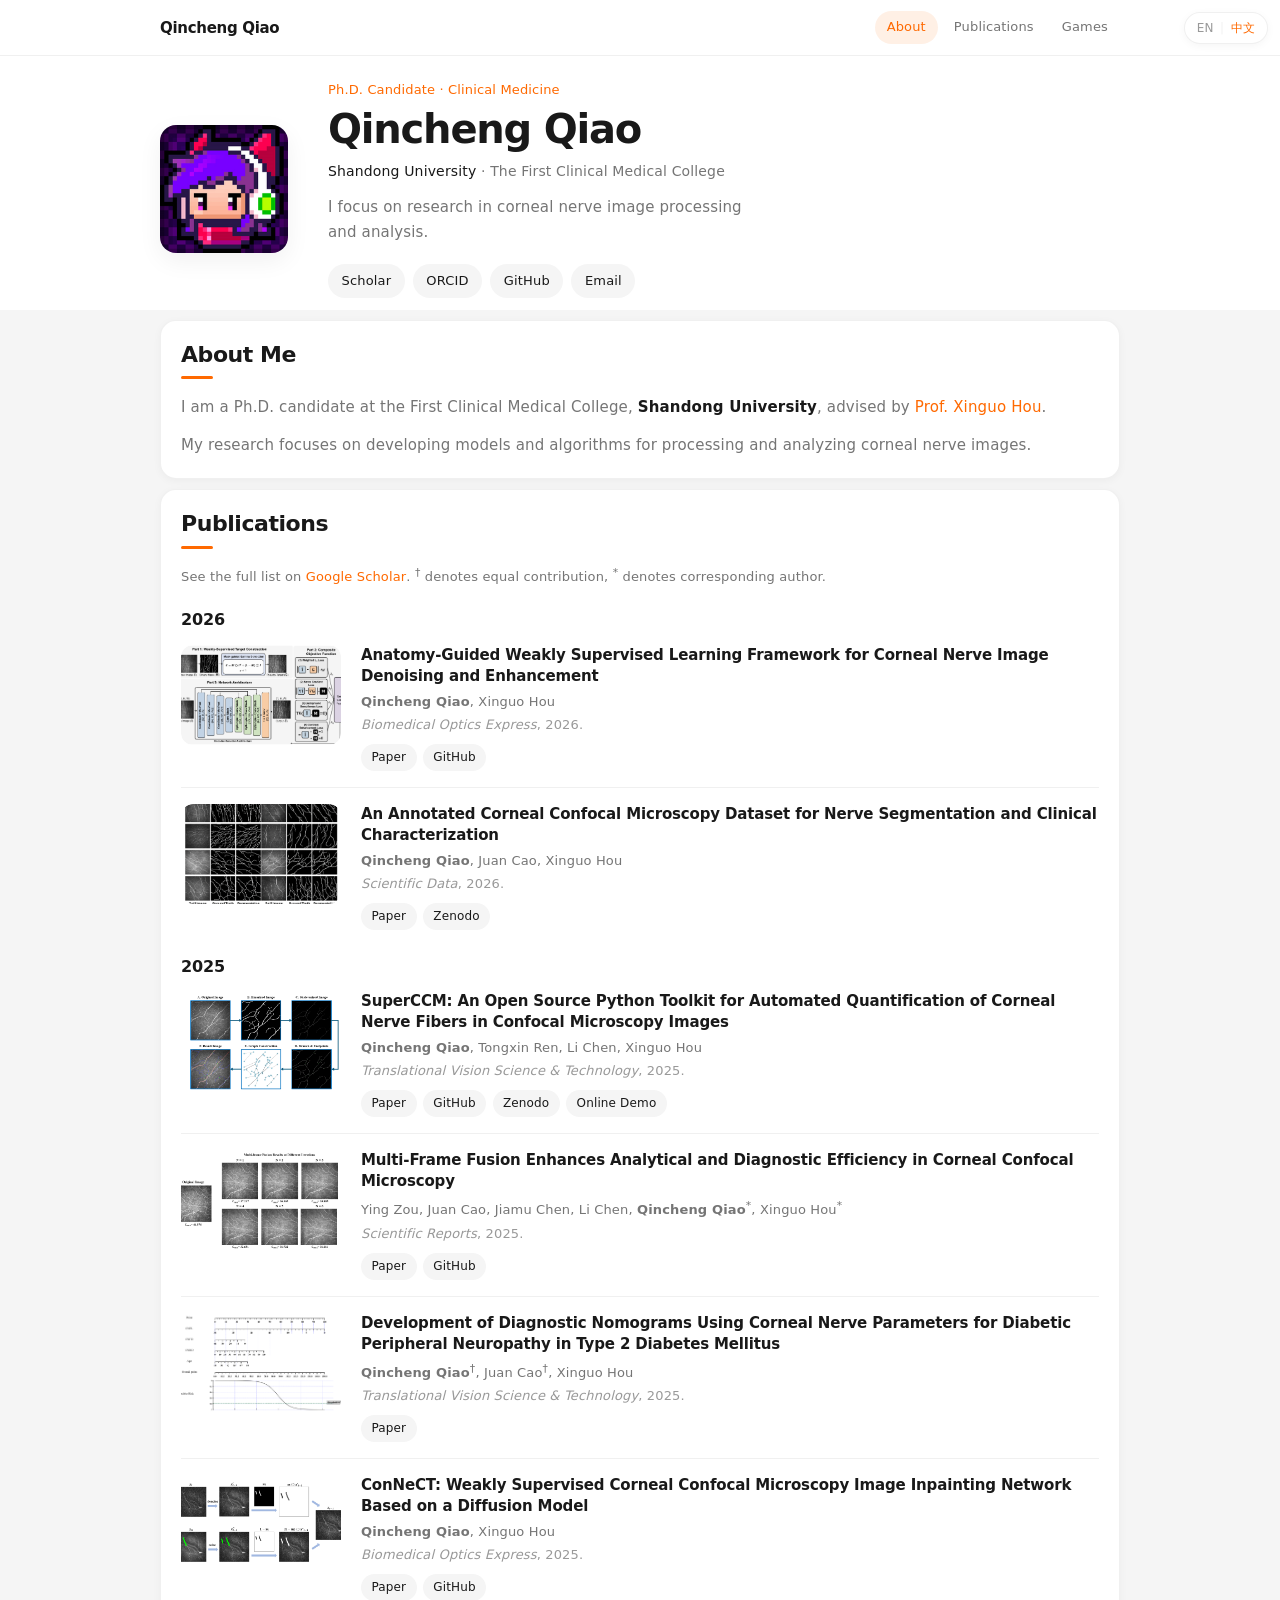
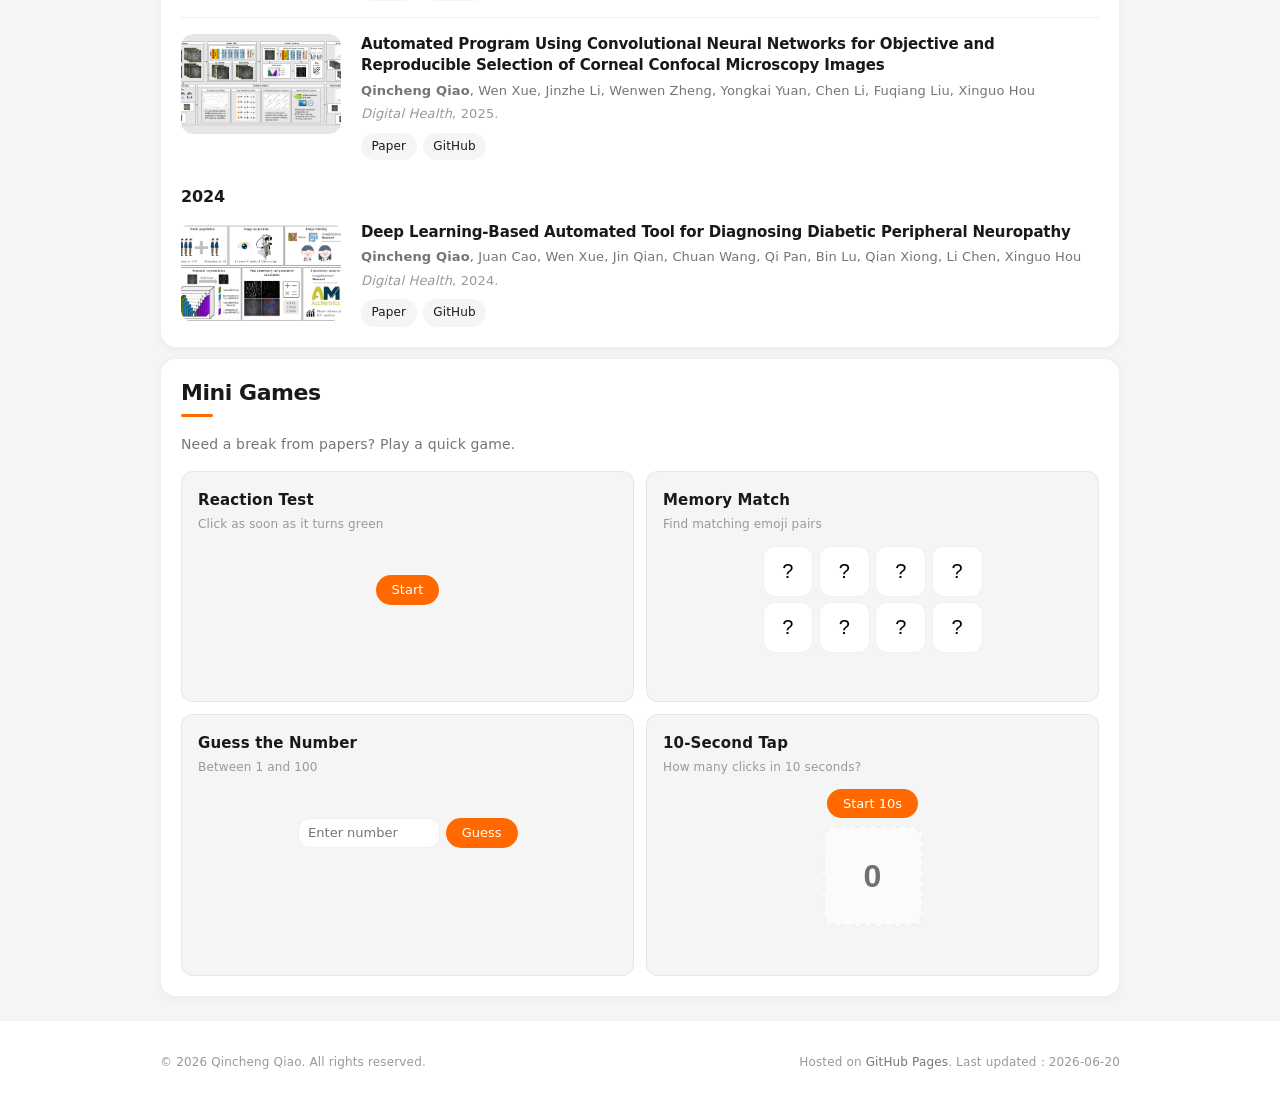
==== commit 2340aded: "Default site language to English at root; move Chinese to /zh/ Co-authored-by: Cursor <cursoragent@c" ====
--- a/index.html
+++ b/index.html
@@ -1,36 +1,36 @@
 <!DOCTYPE html>
-<html lang="zh-CN">
+<html lang="en">
 <head>
   <meta charset="UTF-8">
   <meta name="viewport" content="width=device-width, initial-scale=1.0">
-  <meta name="description" content="乔亲成 — 角膜共焦显微镜图像处理与分析">
-  <title>乔亲成 | 学术主页</title>
-  <link rel="alternate" hreflang="en" href="en/">
+  <meta name="description" content="Qincheng Qiao — Corneal Confocal Microscopy Image Processing and Analysis">
+  <title>Qincheng Qiao | Academic Homepage</title>
+  <link rel="alternate" hreflang="zh-CN" href="zh/">
   <link rel="stylesheet" href="assets/css/main.css">
 </head>
 <body>
-  <a class="skip-link" href="#main">跳至正文</a>
+  <a class="skip-link" href="#main">Skip to content</a>
 
   <div class="lang-switch-bar">
-    <div class="lang-switch" aria-label="语言切换">
-      <span class="lang-switch-current" aria-current="true">中文</span>
+    <div class="lang-switch" aria-label="Language switcher">
+      <span class="lang-switch-current" aria-current="true">EN</span>
       <span class="lang-switch-sep" aria-hidden="true">|</span>
-      <a class="lang-switch-link" href="en/" hreflang="en" rel="alternate">EN</a>
+      <a class="lang-switch-link" href="zh/" hreflang="zh-CN" rel="alternate">中文</a>
     </div>
   </div>
   <header class="site-header">
     <div class="container header-inner">
-      <a class="logo" href="#">乔亲成</a>
-      <button class="nav-toggle" aria-label="打开菜单" aria-expanded="false">
+      <a class="logo" href="#">Qincheng Qiao</a>
+      <button class="nav-toggle" aria-label="Open menu" aria-expanded="false">
         <span></span>
         <span></span>
         <span></span>
       </button>
-      <nav class="site-nav" aria-label="主导航">
+      <nav class="site-nav" aria-label="Main navigation">
         <ul>
-          <li><a href="#about">关于</a></li>
-          <li><a href="#publications">论文</a></li>
-          <li><a href="#games">小游戏</a></li>
+          <li><a href="#about">About</a></li>
+          <li><a href="#publications">Publications</a></li>
+          <li><a href="#games">Games</a></li>
         </ul>
       </nav>
     </div>
@@ -40,16 +40,16 @@
     <section class="hero">
       <div class="container hero-grid">
         <figure class="hero-photo">
-          <img src="assets/images/profile.png" alt="乔亲成 个人照片" width="320" height="320">
+          <img src="assets/images/profile.png" alt="Qincheng Qiao profile photo" width="320" height="320">
         </figure>
         <div class="hero-content">
-          <p class="hero-label">博士研究生 · 临床医学</p>
-          <h1>乔亲成</h1>
+          <p class="hero-label">Ph.D. Candidate · Clinical Medicine</p>
+          <h1>Qincheng Qiao</h1>
           <p class="hero-affiliation">
-            <a href="https://www.sdu.edu.cn/" target="_blank" rel="noopener">山东大学</a> · 第一临床学院
+            <a href="https://www.sdu.edu.cn/" target="_blank" rel="noopener">Shandong University</a> · The First Clinical Medical College
           </p>
-          <p class="hero-bio">我专注于角膜神经图像处理与分析方面的研究。</p>
-          <ul class="social-links" aria-label="学术社交链接">
+          <p class="hero-bio">I focus on research in corneal nerve image processing and analysis.</p>
+          <ul class="social-links" aria-label="Academic social links">
             <li><a href="https://scholar.google.com/citations?user=WOAhGTUAAAAJ" target="_blank" rel="noopener" aria-label="Google Scholar">Scholar</a></li>
             <li><a href="https://orcid.org/0009-0009-7900-2984" target="_blank" rel="noopener" aria-label="ORCID">ORCID</a></li>
             <li><a href="https://github.com/SummerColdWind" target="_blank" rel="noopener" aria-label="GitHub">GitHub</a></li>
@@ -61,19 +61,19 @@
 
     <section id="about" class="section">
       <div class="container">
-        <h2 class="section-title">关于我</h2>
+        <h2 class="section-title">About Me</h2>
         <div class="prose">
-          <p>我是 <strong>山东大学</strong> 第一临床学院的博士研究生，导师为 <a href="https://www.qiluhospital.com/show-355-1262-1.html">侯新国教授</a>。</p>
-          <p>我的研究致力于开发用于角膜神经图像的处理和分析的模型及算法。</p>
+          <p>I am a Ph.D. candidate at the First Clinical Medical College, <strong>Shandong University</strong>, advised by <a href="https://www.qiluhospital.com/show-355-1262-1.html">Prof. Xinguo Hou</a>.</p>
+          <p>My research focuses on developing models and algorithms for processing and analyzing corneal nerve images.</p>
         </div>
       </div>
     </section>
 
     <section id="publications" class="section section-alt">
       <div class="container">
-        <h2 class="section-title">论文</h2>
+        <h2 class="section-title">Publications</h2>
         <p class="section-note">
-          完整列表见 <a href="https://scholar.google.com/citations?user=WOAhGTUAAAAJ" target="_blank" rel="noopener">Google Scholar</a>。<sup>†</sup> 表示共同第一作者，<sup>*</sup> 表示通讯作者。
+          See the full list on <a href="https://scholar.google.com/citations?user=WOAhGTUAAAAJ" target="_blank" rel="noopener">Google Scholar</a>. <sup>†</sup> denotes equal contribution, <sup>*</sup> denotes corresponding author.
         </p>
 
         <h3 class="pub-year">2026</h3>
@@ -251,27 +251,27 @@
 
     <section id="games" class="section">
       <div class="container">
-        <h2 class="section-title">趣味小游戏</h2>
-        <p class="games-intro">写论文累了？来玩一会儿。</p>
+        <h2 class="section-title">Mini Games</h2>
+        <p class="games-intro">Need a break from papers? Play a quick game.</p>
         <div class="games-grid">
           <article class="game-card">
-            <h3>反应速度</h3>
-          <p class="game-desc">变绿后尽快点击</p>
+            <h3>Reaction Test</h3>
+          <p class="game-desc">Click as soon as it turns green</p>
           <div class="game-panel" data-game="reaction"></div>
           </article>
           <article class="game-card">
-            <h3>记忆翻牌</h3>
-          <p class="game-desc">找出相同的 emoji</p>
+            <h3>Memory Match</h3>
+          <p class="game-desc">Find matching emoji pairs</p>
           <div class="game-panel" data-game="memory"></div>
           </article>
           <article class="game-card">
-            <h3>猜数字</h3>
-          <p class="game-desc">1–100 之间</p>
+            <h3>Guess the Number</h3>
+          <p class="game-desc">Between 1 and 100</p>
           <div class="game-panel" data-game="guess"></div>
           </article>
           <article class="game-card">
-            <h3>十秒点点</h3>
-          <p class="game-desc">10 秒内能点多少下</p>
+            <h3>10-Second Tap</h3>
+          <p class="game-desc">How many clicks in 10 seconds?</p>
           <div class="game-panel" data-game="clicks"></div>
           </article>
         </div>
@@ -281,10 +281,10 @@
 
   <footer class="site-footer">
     <div class="container footer-inner">
-      <p>&copy; <span id="year"></span> 乔亲成. 保留所有权利。</p>
+      <p>&copy; <span id="year"></span> Qincheng Qiao. All rights reserved.</p>
       <p class="footer-note">
-        基于 <a href="https://pages.github.com/" target="_blank" rel="noopener">GitHub Pages</a> 托管。
-        最后更新：<time datetime="2026-06-20">2026-06-20</time>
+        Hosted on <a href="https://pages.github.com/" target="_blank" rel="noopener">GitHub Pages</a>.
+        Last updated：<time datetime="2026-06-20">2026-06-20</time>
       </p>
     </div>
   </footer>
--- a/assets/css/main.css
+++ b/assets/css/main.css
@@ -1074,3 +1074,5 @@
     transform: none;
   }
 }
+
+}
